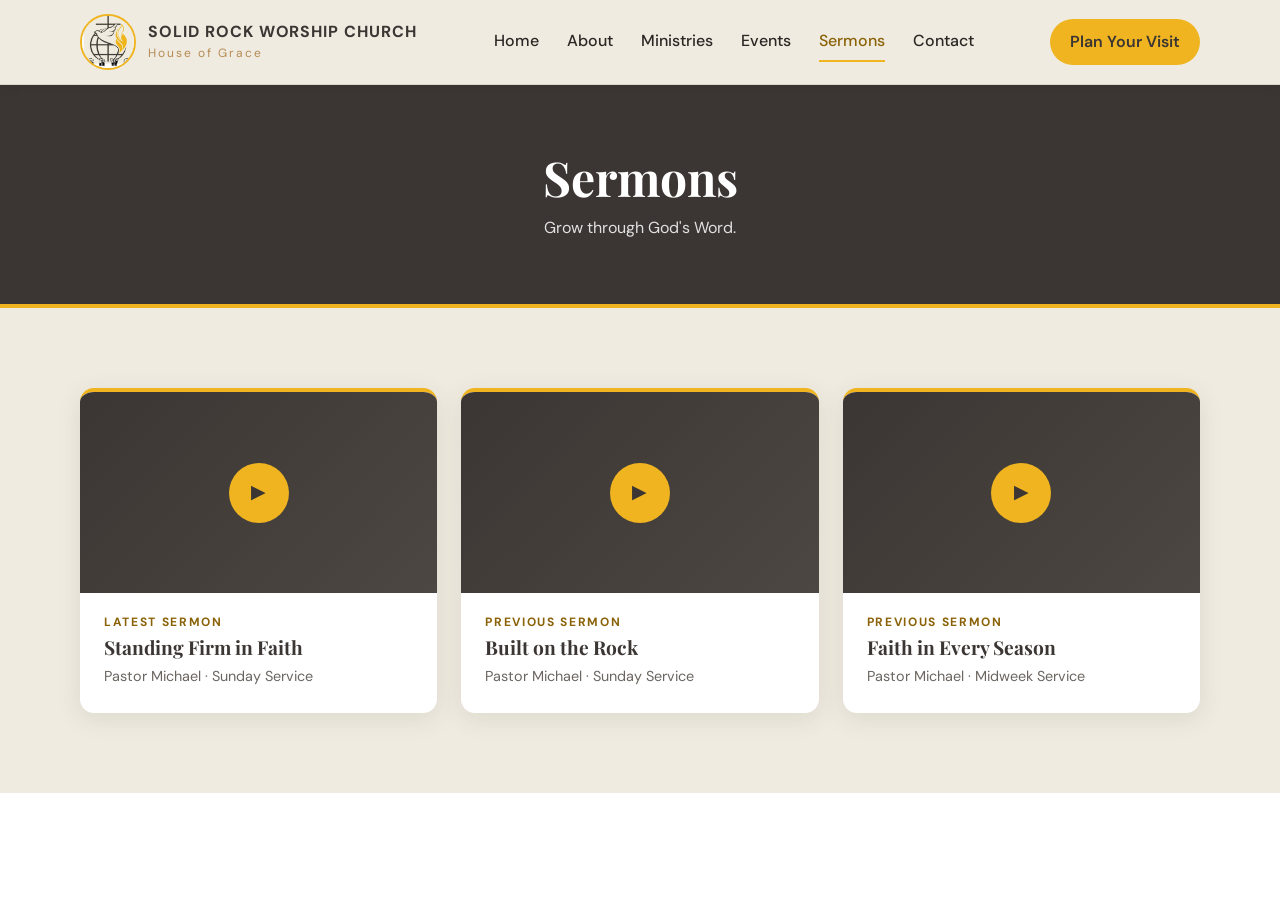
==== sermons.html @ 57779375 "initial commit" ====
<!DOCTYPE html>
<html lang="en">
<head>
    <meta charset="UTF-8">
    <meta name="viewport" content="width=device-width, initial-scale=1.0">
    <meta name="description" content="Watch and listen to messages from the pastors at SOLID ROCK WORSHIP CHURCH.">
    <title>Sermons | SOLID ROCK WORSHIP CHURCH</title>
    <link rel="icon" href="images/favicon.png">
    <link rel="stylesheet" href="style.css">
</head>
<body>

    <header class="header">
        <div class="container nav-container">

            <a href="index.html" class="logo">
    <img src="images/LOGO.jpeg" alt="Solid Rock Worship Church logo" class="logo-img">

    <span class="logo-text">
        <strong>SOLID ROCK WORSHIP CHURCH</strong>
        <small>House of Grace</small>
    </span>
</a>

            <nav class="navbar">
                <a href="index.html">Home</a>
                <a href="about.html">About</a>
                <a href="ministries.html">Ministries</a>
                <a href="events.html">Events</a>
                <a href="sermons.html" aria-current="page">Sermons</a>
                <a href="contact.html">Contact</a>
            </nav>

            <a href="contact.html" class="nav-button">Plan Your Visit</a>
            <button class="menu-button" id="menuButton" type="button" aria-label="Open menu">&#9776;</button>

        </div>
    </header>

    <main>

        <section class="page-banner">
            <div class="container">
                <h1>Sermons</h1>
                <p>Grow through God's Word.</p>
            </div>
        </section>

      
        <section class="sermons-section">
            <div class="container">
                <div class="sermons-grid">

                    <article class="sermon-card">
                        <div class="sermon-thumbnail">
                            <span class="play-button">&#9654;</span>
                        </div>
                        <div class="sermon-info">
                            <p class="sermon-label">LATEST SERMON</p>
                            <h2>Standing Firm in Faith</h2>
                            <span>Pastor Michael · Sunday Service</span>
                        </div>
                    </article>

                    <article class="sermon-card">
                        <div class="sermon-thumbnail">
                            <span class="play-button">&#9654;</span>
                        </div>
                        <div class="sermon-info">
                            <p class="sermon-label">PREVIOUS SERMON</p>
                            <h2>Built on the Rock</h2>
                            <span>Pastor Michael · Sunday Service</span>
                        </div>
                    </article>

                    <article class="sermon-card">
                        <div class="sermon-thumbnail">
                            <span class="play-button">&#9654;</span>
                        </div>
                        <div class="sermon-info">
                            <p class="sermon-label">PREVIOUS SERMON</p>
                            <h2>Faith in Every Season</h2>
                            <span>Pastor Michael · Midweek Service</span>
                        </div>
                    </article>

                </div>
            </div>
        </section>

    </main>

    <script src="script.js"></script>
</body>
</html>
---- style.css ----
@import url('https://fonts.googleapis.com/css2?family=DM+Sans:wght@400;500;600;700&family=Playfair+Display:wght@500;600;700&display=swap');
:root {
    --charcoal: #3b3633;
    --charcoal-light: #4d4743;
    --gold: #efb41f;
    --gold-hover: #d99f0f;
    --gold-text: #8a6208;
    --cream: #efebe0;
    --text: #2b2724;
    --muted: #6b6560;
    --white: #ffffff;
    --radius: 14px;
    --shadow: 0 6px 24px rgba(59, 54, 51, 0.1);
}


*, *::before, *::after {
    box-sizing: border-box;
    margin: 0;
    padding: 0;
}

html { scroll-behavior: smooth; }

body {
    font-family: 'DM Sans', sans-serif;
    color: var(--text);
    background: var(--white);
    line-height: 1.6;
}

h1, h2, h3 {
    font-family: 'Playfair Display', serif;
    color: var(--charcoal);
    line-height: 1.2;
}

a { color: inherit; text-decoration: none; }

.container {
    width: min(1120px, 92%);
    margin-inline: auto;
}

section { padding: 80px 0; }


.primary-button,
.secondary-button {
    display: inline-block;
    padding: 14px 28px;
    border-radius: 999px;
    font-weight: 600;
    transition: 0.2s;
}

.primary-button { background: var(--gold); color: var(--charcoal); }
.primary-button:hover { background: var(--gold-hover); }

.secondary-button { border: 2px solid var(--white); color: var(--white); }
.secondary-button:hover { background: var(--white); color: var(--charcoal); }


.header {
    position: sticky;
    top: 0;
    z-index: 100;
    background: var(--cream);
    border-bottom: 1px solid rgba(59, 54, 51, 0.12);
    box-shadow: 0 2px 12px rgba(0, 0, 0, 0.06);
}

.nav-container {
    display: flex;
    align-items: center;
    justify-content: space-between;
    gap: 24px;
    height: 84px;
}

.logo { display: flex; align-items: center; gap: 12px; color: var(--charcoal); }
.logo-img { height: 56px; width: 56px; border-radius: 50px; object-fit: cover; border: 2px solid var(--gold);}
.logo-text strong { letter-spacing: 0.06em; font-size: 0.85rem; }

.navbar { display: flex; gap: 28px; }

.navbar a {
    font-weight: 500;
    padding: 6px 0;
    border-bottom: 2px solid transparent;
}

.navbar a:hover,
.navbar a[aria-current="page"] {
    color: var(--gold-text);
    border-bottom-color: var(--gold);
}

.nav-button {
    background: var(--gold);
    color: var(--charcoal);
    padding: 10px 20px;
    border-radius: 999px;
    font-weight: 600;
    transition: 0.2s;
}
.nav-button:hover { background: var(--charcoal); color: var(--white); }

.menu-button {
    display: none;
    background: none;
    border: 0;
    font-size: 1.8rem;
    color: var(--charcoal);
    cursor: pointer;
}


.hero {
    background: linear-gradient(135deg, var(--charcoal), var(--charcoal-light));
    color: var(--white);
    text-align: center;
    padding: 120px 0;
}

.hero h1 {
    color: var(--white);
    font-size: clamp(2.4rem, 6vw, 4.2rem);
    margin-bottom: 20px;
}
.hero h1 span { color: var(--gold); }

.hero-small-title {
    color: var(--gold);
    letter-spacing: 0.2em;
    font-size: 0.85rem;
    font-weight: 600;
    margin-bottom: 16px;
}

.hero-description {
    max-width: 620px;
    margin: 0 auto 32px;
    font-size: 1.15rem;
    opacity: 0.9;
}

.hero-buttons { display: flex; gap: 16px; justify-content: center; flex-wrap: wrap; }

.page-banner {
    background: var(--charcoal);
    border-bottom: 4px solid var(--gold);
    text-align: center;
    padding: 64px 0;
}
.page-banner h1 { color: var(--white); font-size: clamp(2rem, 5vw, 3rem); margin-bottom: 8px; }
.page-banner p { color: var(--white); opacity: 0.85; }


.section-heading { text-align: center; max-width: 640px; margin: 0 auto 48px; }
.section-heading h2 { font-size: clamp(1.8rem, 4vw, 2.5rem); margin-bottom: 10px; }
.section-heading p:last-child { color: var(--muted); }

.section-label {
    color: var(--gold-text);
    letter-spacing: 0.18em;
    font-size: 0.8rem;
    font-weight: 700;
    margin-bottom: 8px;
}


.service-section,
.ministries-section,
.events-section,
.sermons-section,
.contact-section { background: var(--cream); }


.service-grid,
.ministries-grid,
.contact-grid {
    display: grid;
    gap: 24px;
    grid-template-columns: repeat(auto-fit, minmax(240px, 1fr));
}

.events-grid,
.sermons-grid {
    display: grid;
    gap: 24px;
    grid-template-columns: repeat(auto-fit, minmax(300px, 1fr));
}

.service-card,
.ministry-card,
.event-card,
.sermon-card,
.contact-item {
    background: var(--white);
    border-radius: var(--radius);
    border-top: 4px solid var(--gold);
    box-shadow: var(--shadow);
    padding: 28px;
}

.service-card,
.ministry-card,
.contact-item { text-align: center; }

.service-icon,
.ministry-icon { font-size: 2rem; color: var(--gold); margin-bottom: 12px; }

.service-card h3,
.ministry-card h2 { font-size: 1.25rem; margin-bottom: 8px; }

.service-card .service-time { color: var(--gold-text); font-weight: 700; }
.service-card p,
.ministry-card p { color: var(--muted); margin-bottom: 8px; }

/* ===== ABOUT ===== */
.about-grid {
    display: grid;
    grid-template-columns: 1fr 1fr;
    gap: 56px;
    align-items: center;
}

.image-placeholder {
    aspect-ratio: 4 / 3;
    border-radius: var(--radius);
    background: linear-gradient(135deg, var(--charcoal), var(--charcoal-light));
    display: grid;
    place-items: center;
    color: var(--gold);
    font-family: 'Playfair Display', serif;
    font-size: 2rem;
}

.about-content h2 {
    font-size: clamp(1.8rem, 4vw, 2.5rem);
    margin-bottom: 16px;
    color: var(--white);
}

.about-content h2 span { color: var(--gold); }

.about-content .section-label { color: var(--gold); }

.about-content p:not(.section-label) {
    color: var(--white);
    font-size: 1.05rem;
    font-weight: 500;
    margin-bottom: 14px;
    text-shadow: 0 1px 10px rgba(134, 80, 80, 0.7);
}

.event-card { display: flex; gap: 20px; align-items: flex-start; }

.event-date {
    background: var(--charcoal);
    color: var(--white);
    border-radius: 12px;
    padding: 10px 14px;
    text-align: center;
    min-width: 64px;
}
.event-date span { display: block; font-size: 1.6rem; font-weight: 700; line-height: 1.1; }
.event-date small { color: var(--gold); letter-spacing: 0.1em; font-weight: 600; }

.event-category { color: var(--gold-text); font-size: 0.75rem; letter-spacing: 0.14em; font-weight: 700; }
.event-content h2 { font-size: 1.2rem; margin: 4px 0; }
.event-content p:last-child { color: var(--muted); }

.sermon-card { padding: 0; overflow: hidden; }

.sermon-thumbnail {
    aspect-ratio: 16 / 9;
    background: linear-gradient(135deg, var(--charcoal), var(--charcoal-light));
    display: grid;
    place-items: center;
}

.play-button {
    width: 60px;
    height: 60px;
    border-radius: 50%;
    background: var(--gold);
    color: var(--charcoal);
    display: grid;
    place-items: center;
    font-size: 1.2rem;
}

.sermon-info { padding: 20px 24px 24px; }
.sermon-label { color: var(--gold-text); font-size: 0.75rem; letter-spacing: 0.14em; font-weight: 700; }
.sermon-info h2 { font-size: 1.2rem; margin: 4px 0; }
.sermon-info span { color: var(--muted); font-size: 0.9rem; }


.contact-item span { font-size: 2rem; display: block; margin-bottom: 8px; }
.contact-item h2 { font-size: 1.2rem; margin-bottom: 6px; }
.contact-item p { color: var(--muted); }

.contact-form { max-width: 640px; margin-inline: auto; display: grid; gap: 18px; }
.contact-form label { display: block; font-weight: 600; color: var(--charcoal); margin-bottom: 6px; }

.contact-form input,
.contact-form textarea {
    width: 100%;
    padding: 12px 14px;
    border: 1px solid #d6d1c7;
    border-radius: 10px;
    font: inherit;
}

.contact-form input:focus,
.contact-form textarea:focus { outline: 2px solid var(--gold); border-color: transparent; }

.contact-form button {
    justify-self: start;
    border: 0;
    cursor: pointer;
    font: inherit;
    font-weight: 600;
}

@media (max-width: 1100px) {
    .nav-button { display: none; }
    .menu-button { display: block; }

    .navbar {
        display: none;
        position: absolute;
        top: 100%;
        left: 0;
        right: 0;
        flex-direction: column;
        gap: 0;
        background: var(--cream);
        padding: 8px 4%;
        box-shadow: 0 12px 20px rgba(0, 0, 0, 0.08);
    }

    .navbar.open { display: flex; }
    .navbar a { padding: 14px 0; border-bottom: 1px solid rgba(59, 54, 51, 0.12); }
}

@media (max-width: 900px) {
    section { padding: 56px 0; }
    .hero { padding: 80px 0; }
    .about-grid { grid-template-columns: 1fr; }
}
.about-card {
    background: rgba(45, 34, 25, 0.48);
    backdrop-filter: blur(4px);
    border: 1px solid rgba(239, 180, 31, 0.25);
    border-bottom: 4px solid var(--gold);
    border-radius: 18px;
    padding: 48px 32px;
    text-align: center;
    box-shadow: 0 12px 35px rgba(0, 0, 0, 0.25);
}

.about-logo {
    width: 140px;
    border-radius: 12px;
    margin-bottom: 24px;
}

.about-card blockquote p {
    font-family: 'Playfair Display', serif;
    font-size: clamp(1.2rem, 2.5vw, 1.6rem);
    font-style: italic;
    font-weight: 500;
    color: var(--white);
    line-height: 1.7;
    text-align: center;
    letter-spacing: 0.02em;
}
.about-card cite {
    display: block;
    margin-top: 14px;
    color: var(--white);
    font-family: 'Playfair Display', serif;
    font-style: normal;
    font-weight: 700;
    font-size: 1.2rem;
    letter-spacing: 0;
}

.about-page {
    background:
        linear-gradient(
            rgba(35, 27, 20, 0.72),
            rgba(35, 27, 20, 0.82)
        ),
        url('images/about-bg.jpeg');

    background-size: cover;
    background-position: center;
    background-repeat: no-repeat;
    background-attachment: fixed;
}
.about-banner {
    min-height: auto;
    padding: 40px 0 16px;
    background: none;
    border-bottom: none;
}

.about-page {
    min-height: 100vh;
    display: flex;
    flex-direction: column;
}

.about-page main {
    flex: 1;
    display: flex;
    flex-direction: column;
}

.about-page .about-section {
    flex: 1;
    display: flex;
    align-items: center;
    padding: 16px 0 40px;
}

.about-page .about-card {
    padding: 28px 24px;
}

.about-page .about-logo {
    width: 100px;
    height: 100px;
    margin-bottom: 14px;
}

.about-page .about-card blockquote p {
    font-size: clamp(1.05rem, 2vw, 1.35rem);
}
.logo-text {
    display: flex;
    flex-direction: column;
    line-height: 1.3;
}

.logo-text strong {
    font-size: 16px;
    font-weight: 700;
}

.logo-text small {
    font-size: 12px;
    color: #b68b55;
    letter-spacing: 2px;
    margin-top: 3px;
}
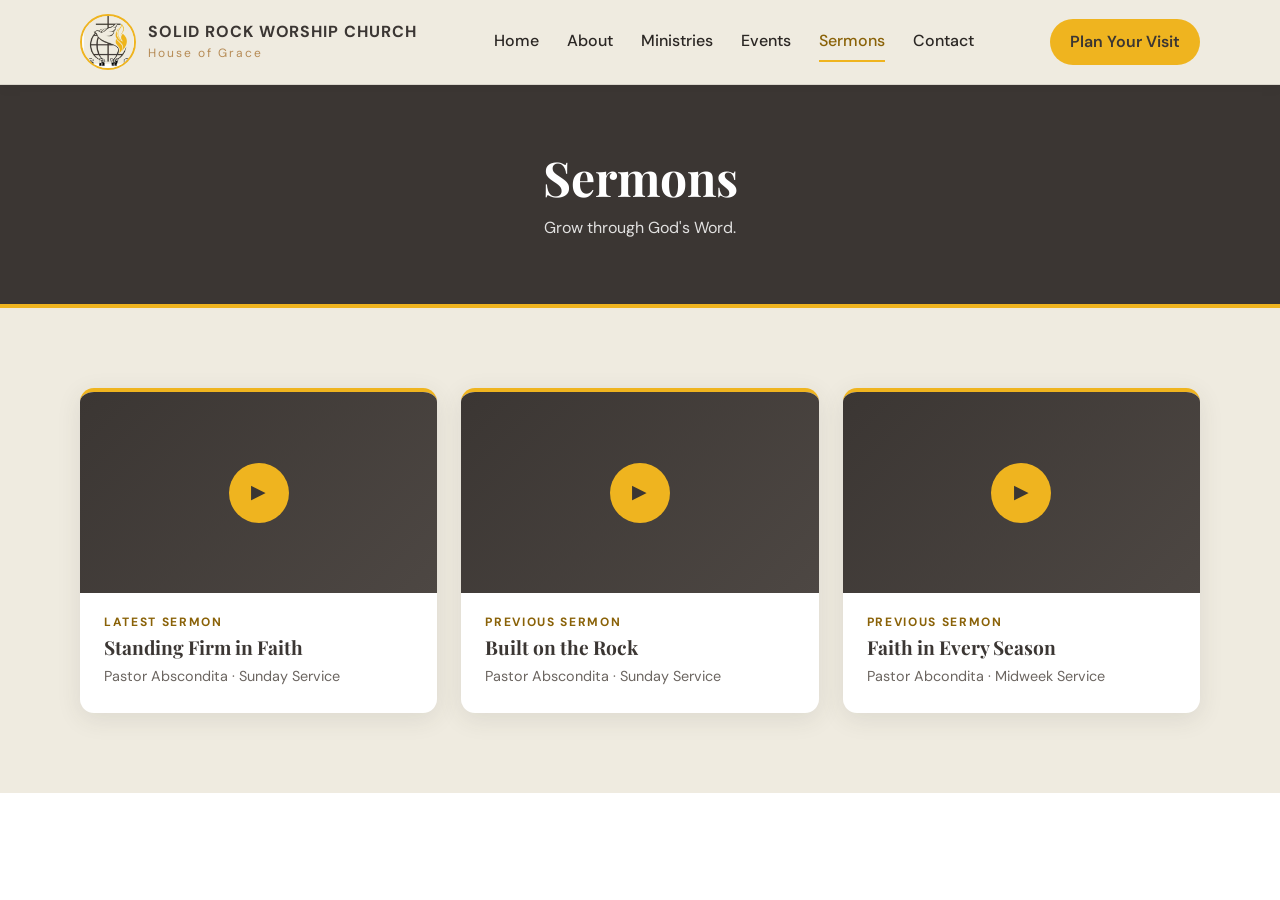
==== commit 254a0948: "Fix sermons error" ====
--- a/sermons.html
+++ b/sermons.html
@@ -58,7 +58,7 @@
                         <div class="sermon-info">
                             <p class="sermon-label">LATEST SERMON</p>
                             <h2>Standing Firm in Faith</h2>
-                            <span>Pastor Michael · Sunday Service</span>
+                            <span>Pastor Abscondita · Sunday Service</span>
                         </div>
                     </article>
 
@@ -69,7 +69,7 @@
                         <div class="sermon-info">
                             <p class="sermon-label">PREVIOUS SERMON</p>
                             <h2>Built on the Rock</h2>
-                            <span>Pastor Michael · Sunday Service</span>
+                            <span>Pastor Abscondita · Sunday Service</span>
                         </div>
                     </article>
 
@@ -80,7 +80,7 @@
                         <div class="sermon-info">
                             <p class="sermon-label">PREVIOUS SERMON</p>
                             <h2>Faith in Every Season</h2>
-                            <span>Pastor Michael · Midweek Service</span>
+                            <span>Pastor Abcondita · Midweek Service</span>
                         </div>
                     </article>
 
